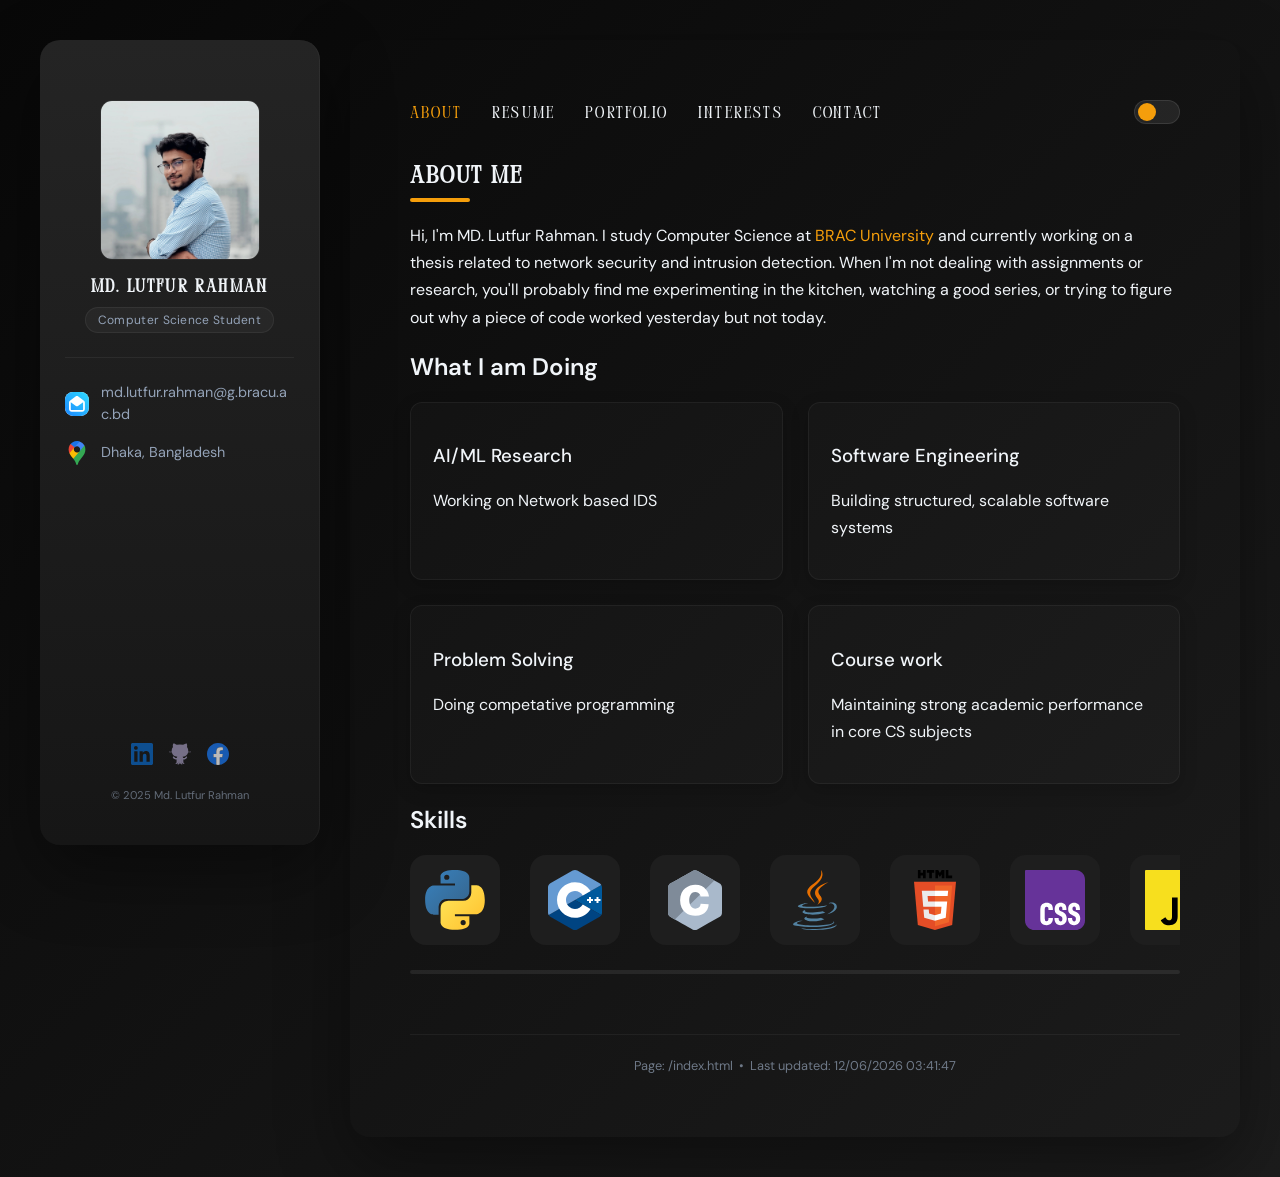
==== index.html @ 5f1f43f9 "Initial commit: CSE391 Assignment 1 - Personal Portfolio" ====
<!doctype html>
<html lang="en">
  <head>
    <meta charset="UTF-8" />
    <meta name="viewport" content="width=device-width, initial-scale=1.0" />
    <title>MD. LUTFUR RAHMAN</title>
    <link rel="preconnect" href="https://fonts.googleapis.com" />
    <link rel="preconnect" href="https://fonts.gstatic.com" crossorigin />
    <link
      href="https://fonts.googleapis.com/css2?family=DM+Sans:wght@300;400;500;700&display=swap"
      rel="stylesheet"
    />
    <link rel="stylesheet" href="styles.css" />
  </head>
  <body>
    <div class="wrapper">
      <!-- left sidebar -->
      <aside class="sidebar">
        <img
          class="sidebar-photo"
          src="images/sayem2.jpeg"
          alt="A photo of MD. Lutfur Rahman"
        />

        <h1>MD. LUTFUR RAHMAN</h1>

        <span class="sidebar-role">Computer Science Student</span>

        <hr class="sidebar-divider" />

        <ul class="sidebar-info">
          <li>
            <img src="images/svgs/twake-mail.svg" alt="Email" />
            <span>md.lutfur.rahman@g.bracu.ac.bd</span>
          </li>
          <li>
            <img src="images/svgs/google-maps.svg" alt="Location" />
            <span>Dhaka, Bangladesh</span>
          </li>
        </ul>

        <ul class="sidebar-socials">
          <li>
            <a
              href="https://www.linkedin.com/in/lutfur-rahman-sayem/"
              target="_blank"
              rel="noopener"
              aria-label="LinkedIn"
            >
              <img src="images/svgs/linkedin.svg" alt="LinkedIn" />
            </a>
          </li>
          <li>
            <a
              href="https://github.com/Lut4Sayem"
              target="_blank"
              rel="noopener"
              aria-label="GitHub"
            >
              <img src="images/svgs/refined-github.svg" alt="GitHub" />
            </a>
          </li>
          <li>
            <a
              href="https://www.facebook.com/sayem.theWeiredGuy"
              target="_blank"
              rel="noopener"
              aria-label="Facebook"
            >
              <img src="images/svgs/facebook.svg" alt="Facebook" />
            </a>
          </li>
        </ul>

        <div class="sidebar-footer">
          <p>© 2025 Md. Lutfur Rahman</p>
        </div>
      </aside>

      <!-- Right content area -->
      <div class="content-area">
        <nav>
          <ul>
            <li><a href="index.html" class="active">About</a></li>
            <li><a href="resume.html">Resume</a></li>
            <li><a href="portfolio.html">Portfolio</a></li>
            <li><a href="interests.html">Interests</a></li>
            <li><a href="contact.html">Contact</a></li>
          </ul>

          <label class="theme-switch">
            <input type="checkbox" id="theme-toggle" />
            <span class="slider"></span>
          </label>
        </nav>
        <main>
          <section id="about" class="about">
            <h2>About me</h2>
            <p>
              Hi, I'm MD. Lutfur Rahman. I study Computer Science at
              <a href="https://www.bracu.ac.bd/">BRAC University</a> and
              currently working on a thesis related to network security and
              intrusion detection. When I'm not dealing with assignments or
              research, you'll probably find me experimenting in the kitchen,
              watching a good series, or trying to figure out why a piece of
              code worked yesterday but not today.
            </p>
          </section>
          <section id="work" class="work">
            <h2>What I am Doing</h2>
            <div class="work-grid">
              <div class="work-card">
                <h3>AI/ML Research</h3>
                <p>Working on Network based IDS</p>
              </div>
              <div class="work-card">
                <h3>Software Engineering</h3>
                <p>Building structured, scalable software systems</p>
              </div>
              <div class="work-card">
                <h3>Problem Solving</h3>
                <p>Doing competative programming</p>
              </div>
              <div class="work-card">
                <h3>Course work</h3>
                <p>
                  Maintaining strong academic performance in core CS subjects
                </p>
              </div>
            </div>
          </section>
          <section id="skills" class="skills-section">
            <h2>Skills</h2>
            <div class="skills-scroll-wrapper">
              <div class="skills-track">
                <img src="images/svgs/python.svg" alt="Python" />
                <img src="images/svgs/cpp.svg" alt="C++" />
                <img src="images/svgs/c.svg" alt="C" />
                <img src="images/svgs/java.svg" alt="Java" />
                <img src="images/svgs/html.svg" alt="HTML5" />
                <img src="images/svgs/css.svg" alt="CSS3" />
                <img src="images/svgs/javascript.svg" alt="JavaScript" />
                <img src="images/svgs/react.svg" alt="React" />
                <img src="images/svgs/vitejs.svg" alt="Vite" />
                <img src="images/svgs/nodejs.svg" alt="Node.js" />
                <img
                  src="images/svgs/expressjs-wordmark.svg"
                  alt="Express.js"
                />
                <img src="images/svgs/php.svg" alt="PHP" />
                <img src="images/svgs/mysql-wordmark.svg" alt="MySQL" />
                <img src="images/svgs/mongodb.svg" alt="MongoDB" />
                <img src="images/svgs/numpy.svg" alt="NumPy" />
                <img src="images/svgs/pandas.svg" alt="Pandas" />
                <img src="images/svgs/scikit-learn.svg" alt="Scikit-Learn" />
                <img src="images/svgs/tensorflow.svg" alt="TensorFlow" />
                <img src="images/svgs/git-scm-wordmark.svg" alt="Git" />
                <img src="images/svgs/refined-github.svg" alt="GitHub" />
              </div>
            </div>

            <div class="scroll-indicator">
              <div class="scroll-progress"></div>
            </div>
          </section>
        </main>
        <footer class="content-footer">
          <p>
            Page: <span id="page-location"></span> &nbsp;•&nbsp; Last updated:
            <span id="last-modified"></span>
          </p>
        </footer>
      </div>
    </div>
    <script>
      const scrollWrapper = document.querySelector(".skills-scroll-wrapper");
      const progressBar = document.querySelector(".scroll-progress");

      scrollWrapper.addEventListener("scroll", () => {
        const scrollLeft = scrollWrapper.scrollLeft;
        const scrollWidth =
          scrollWrapper.scrollWidth - scrollWrapper.clientWidth;

        const scrollPercentage = (scrollLeft / scrollWidth) * 100;

        progressBar.style.width = scrollPercentage + "%";
      });
      document.getElementById("page-location").textContent =
        window.location.pathname;
      document.getElementById("last-modified").textContent =
        document.lastModified;

      const toggle = document.getElementById("theme-toggle");

      if (localStorage.getItem("theme") === "light") {
        document.body.classList.add("light-mode");
        toggle.checked = true;
      }

      toggle.addEventListener("change", () => {
        document.body.classList.toggle("light-mode");
        localStorage.setItem("theme", toggle.checked ? "light" : "dark");
      });
    </script>
  </body>
</html>
---- styles.css ----
@font-face {
    font-family: 'Perandory';
    src: url('fonts/PERANDORY/Perandory-Regular.otf') format('opentype');
    font-weight: normal;
    font-style: normal;
    font-stretch: normal;
}

@font-face {
    font-family: 'Perandory';
    src: url('fonts/PERANDORY/Perandory-Semi-Condensed.otf') format('opentype');
    font-weight: normal;
    font-style: normal;
    font-stretch: semi-condensed;
}

@font-face {
    font-family: 'Perandory';
    src: url('fonts/PERANDORY/Perandory-Condensed.otf') format('opentype');
    font-weight: normal;
    font-style: normal;
    font-stretch: condensed;
}

:root {
    --bg-main: #121212;       
    --bg-surface: #1e1e1e;    
    --bg-card: #242424;       

    --text-primary: #f1f5f9;   
    --text-secondary: #94a3b8; 

    --accent: #f59e0b;        
}

*,
*::before,
*::after {
    box-sizing: border-box;
}

body {
    margin: 0;
    padding: 0;
    background: linear-gradient(
        135deg,
        #080808 0%,    
        #121212 50%,   
        #1c1c1c 100%
    );
    color: var(--text-primary);
    font-family: 'DM Sans', sans-serif;
}

h1 {
    font-weight: 700;
    letter-spacing: 0.5px;
}

h2 {
    font-weight: 600;
}

h3 {
    font-weight: 500;
}

p {
    font-weight: 400;
    line-height: 1.7;
}


.wrapper {
    display: flex;
    align-items: flex-start;
    min-height: 100vh;
    padding: 40px;
    gap: 30px;
}

/* Sidebar */
.sidebar {
    border-right: 1px solid rgba(255, 255, 255, 0.05);
    width: 280px;
    position: sticky;
    top: 40px;
    min-height: calc(100vh - 95px);
    background: linear-gradient(
        180deg,
        #242424 0%,
        #161616 100%
    );
    color: var(--text-primary);
    padding: 60px 25px 40px;
    display: flex;
    flex-direction: column;
    align-items: center;
}

.sidebar-photo {
    width: 160px;
    height: 160px;
    object-fit: cover;
    border-radius: 12px;
    margin: 0 auto 18px auto;
    border: 1px solid rgba(255, 255, 255, 0.05);
}

.sidebar h1 {
    font-size: 1.1rem;
    margin: 0 0 10px;
    text-align: center;
    letter-spacing: 0.5px;
    white-space: nowrap;
}

.sidebar-role {
    display: inline-block;
    font-size: 0.75rem;
    padding: 4px 12px;
    border-radius: 20px;
    background-color: rgba(255, 255, 255, 0.04);
    border: 1px solid rgba(255, 255, 255, 0.06);
    color: var(--text-secondary);
    letter-spacing: 0.3px;
}

.sidebar-divider {
    width: 100%;
    border: none;
    border-top: 1px solid rgba(255, 255, 255, 0.06);
    margin: 24px 0;
}

.sidebar-info {
    list-style: none;
    padding: 0;
    margin: 0;
    width: 100%;
    display: flex;
    flex-direction: column;
    gap: 16px;
}

.sidebar-info li {
    display: flex;
    align-items: center;
    gap: 12px;
    font-size: 0.9rem;
    color: var(--text-secondary);
    word-break: break-word;
    line-height: 1.5;
}

.sidebar-info li img {
    width: 24px;
    height: 24px;
    flex-shrink: 0;
}

.sidebar-socials {
    list-style: none;
    padding: 0;
    margin: auto 0 0;
    display: flex;
    gap: 16px;
}

.sidebar-socials li a {
    display: inline-flex;
    align-items: center;
    justify-content: center;
    opacity: 0.7;
    transition: opacity 0.2s ease, transform 0.2s ease;
}

.sidebar-socials li a:hover {
    opacity: 1;
    transform: translateY(-2px);
}

.sidebar-socials li a img {
    width: 22px;
    height: 22px;
}

.sidebar-footer {
    padding-top: 16px;
    text-align: center;
}

.sidebar-footer p {
    font-size: 0.7rem;
    color: var(--text-secondary);
    opacity: 0.6;
    margin: 0;
}

.sidebar,
.content-area {
    border-radius: 20px;
    box-shadow: 0 25px 70px rgba(0, 0, 0, 0.4);
}

.content-area {
    min-width: 0;
    flex: 1;
    padding: 60px;
    background-color: transparent;
}

.content-area nav ul {
    list-style: none;
    display: flex;
    gap: 30px;
    padding: 0;
    margin: 0;
}

.content-area nav ul li a {
    text-decoration: none;
    font-weight: 500;
    color: var(--text-primary);
    position: relative;
}

.content-area nav ul li a.active {
    color: var(--accent);
}

.content-area nav ul li a::after {
    content: "";
    position: absolute;
    left: 0;
    bottom: -4px;
    width: 0;
    height: 2px;
    background-color: var(--accent);
    transition: width 0.3s ease;
}

.content-area nav ul li a:hover::after {
    width: 100%;
}

.work-grid {
    display: grid;
    grid-template-columns: repeat(2, 1fr);
    gap: 25px;
}

.work-card {
    background-color: rgba(255, 255, 255, 0.02);
    border: 1px solid rgba(255, 255, 255, 0.05);
    border-radius: 12px;
    padding: 22px;
    box-shadow: 0 6px 18px rgba(0, 0, 0, 0.18);
    transition: transform 0.2s ease, box-shadow 0.2s ease;
}

.work-card:hover {
    transform: translateY(-4px);
    box-shadow: 0 10px 24px rgba(0, 0, 0, 0.3);
    border-color: rgba(245, 158, 11, 0.3); 
}

a {
    color: var(--accent);
    text-decoration: none;
}

a:hover {
    text-decoration: underline;
}

.about h2 {
    position: relative;
    margin-bottom: 20px;
}

.about h2::after {
    content: "";
    width: 60px;
    height: 4px;
    background-color: var(--accent);
    display: block;
    margin-top: 8px;
    border-radius: 2px;
}

.skills-scroll-wrapper {
    max-width: 100%;
    overflow-x: auto;
    overflow-y: hidden;
    padding-bottom: 10px;
    scrollbar-width: none;
    scroll-behavior: smooth;
    cursor: grab;
    
}

.skills-scroll-wrapper::-webkit-scrollbar {
    display: none; /* Chrome, Safari */
}

.skills-scroll-wrapper:active {
    cursor: grabbing;
}

.skills-track {
    display: flex;
    gap: 30px;
    width: max-content;
}

.skills-track img {
    width: 90px;
    height: 90px;
    object-fit: contain;
    background-color: #1e1e1e;
    padding: 15px;
    border-radius: 16px;
    flex-shrink: 0;
    transition: transform 0.2s ease;
}

.skills-track img:hover {
    transform: translateY(-5px);
}

.scroll-indicator {
    height: 4px;
    background-color: rgba(255, 255, 255, 0.08);
    border-radius: 4px;
    margin-top: 15px;
    position: relative;
    overflow: hidden;
}

.scroll-progress {
    height: 100%;
    width: 0%;
    background-color: var(--accent);
    border-radius: 4px;
    transition: width 0.1s linear;
}


main > h2 {
    margin: 0 0 36px;
    position: relative;
}

main > h2::after {
    content: "";
    width: 60px;
    height: 4px;
    background-color: var(--accent);
    display: block;
    margin-top: 8px;
    border-radius: 2px;
}

.resume-section {
    margin-bottom: 56px;
}
.resume-section:last-child {
    margin-bottom: 0;
}

.resume-section h3 {
    margin: 0 0 22px;
    font-size: 1.2rem;
    color: var(--text-primary);
}

.timeline {
    list-style: none;
    margin: 0;
    padding: 0;
}

.timeline-entry {
    position: relative;
    padding-left: 36px;
    padding-bottom: 30px;
}

.timeline-entry:last-child {
    padding-bottom: 0;
}

.timeline-entry::before {
    content: "";
    position: absolute;
    top: 8px;
    left: 0;
    width: 14px;
    height: 14px;
    border-radius: 50%;
    background-color: var(--bg-surface);
    border: 3px solid var(--accent);
    box-sizing: border-box;
}

.timeline-entry::after {
    content: "";
    position: absolute;
    top: 22px;
    bottom: 0;
    left: 6px;
    width: 2px;
    background-color: rgba(245, 158, 11, 0.35);
}

.timeline-entry:last-child::after {
    display: none;
}

.timeline-content {
    background-color: rgba(255, 255, 255, 0.02);
    padding: 18px 20px;
    border-radius: 12px;
    border: 1px solid rgba(255, 255, 255, 0.05);
    box-shadow: 0 6px 18px rgba(0, 0, 0, 0.18);
}

.timeline-year {
    display: inline-block;
    margin-bottom: 10px;
    color: var(--accent);
    font-weight: 700;
    letter-spacing: 0.4px;
}

.timeline-institution {
    margin: 0 0 8px;
    font-size: 1.05rem;
    color: var(--text-primary);
}

.timeline-degree {
    margin: 0;
    color: var(--text-secondary);
}

/* Certifications */
.cert-list {
    list-style: none;
    margin: 0;
    padding: 0;
    display: flex;
    gap: 20px;
}

.cert-item {
    flex: 1;
    height: 220px;
    perspective: 800px;
}

.cert-card-inner {
    width: 100%;
    height: 100%;
    position: relative;
    transition: transform 0.6s ease;
    transform-style: preserve-3d;
}

.cert-item:hover .cert-card-inner {
    transform: rotateY(180deg);
}

.cert-card-front,
.cert-card-back {
    position: absolute;
    top: 0;
    left: 0;
    width: 100%;
    height: 100%;
    border-radius: 12px;
    backface-visibility: hidden;
}

.cert-card-front {
    background-color: rgba(255, 255, 255, 0.02);
    border: 1px solid rgba(255, 255, 255, 0.05);
    box-shadow: 0 6px 18px rgba(0, 0, 0, 0.18);
    display: flex;
    flex-direction: column;
    align-items: center;
    justify-content: center;
    text-align: center;
    padding: 20px;
}

.cert-card-front h4 {
    margin: 0 0 8px;
    font-size: 1rem;
    color: var(--text-primary);
}

.cert-card-front p {
    margin: 0 0 12px;
    color: var(--text-secondary);
    font-size: 0.85rem;
}

.cert-hint {
    font-size: 0.75rem;
    color: var(--accent);
    opacity: 0.6;
}

.cert-card-back {
    background-color: var(--bg-card);
    border: 1px solid rgba(255, 255, 255, 0.05);
    transform: rotateY(180deg);
    overflow: hidden;
}

.cert-card-back img {
    width: 100%;
    height: 100%;
    object-fit: cover;
    border-radius: 12px;
}

/* Sub Navigation */
.sub-nav ul {
    list-style: none;
    display: flex;
    gap: 24px;
    padding: 0;
    margin: 0 0 36px;
}

.sub-nav ul li a {
    text-decoration: none;
    font-weight: 500;
    color: var(--text-secondary);
    font-size: 0.95rem;
    transition: color 0.2s ease;
}

.sub-nav ul li a.active {
    color: var(--accent);
}

.sub-nav ul li a:hover {
    color: var(--text-primary);
}

/* Project Grid */
.project-grid {
    display: grid;
    grid-template-columns: repeat(2, 1fr);
    gap: 24px;
    margin-bottom: 48px;
}

/* Project Cards */
.project-card {
    background-color: rgba(255, 255, 255, 0.02);
    border: 1px solid rgba(255, 255, 255, 0.05);
    border-radius: 14px;
    padding: 24px;
    box-shadow: 0 6px 18px rgba(0, 0, 0, 0.18);
    display: flex;
    flex-direction: column;
    gap: 12px;
}

.project-card h4 {
    margin: 0;
    font-size: 1.05rem;
    color: var(--text-primary);
}

.project-card p {
    margin: 0;
    color: var(--text-secondary);
    font-size: 0.9rem;
    line-height: 1.6;
}

.project-card a {
    color: var(--accent);
    font-size: 0.85rem;
    font-weight: 500;
    text-decoration: none;
    margin-top: auto;
}

.project-card a:hover {
    text-decoration: underline;
}

/* Project Tags */
.project-tags {
    display: flex;
    flex-wrap: wrap;
    gap: 8px;
}

.project-tags span {
    font-size: 0.75rem;
    padding: 4px 10px;
    border-radius: 20px;
    background-color: rgba(245, 158, 11, 0.12);
    color: var(--accent);
    font-weight: 500;
    letter-spacing: 0.3px;
}

/* Project Status Badge */
.project-status {
    font-size: 0.7rem;
    padding: 2px 8px;
    border-radius: 12px;
    background-color: rgba(245, 158, 11, 0.15);
    color: var(--accent);
    font-weight: 500;
    margin-left: 8px;
    vertical-align: middle;
}

/* Research Cards */
.research-list {
    display: flex;
    flex-direction: column;
    gap: 20px;
}

.research-card {
    background-color: rgba(255, 255, 255, 0.02);
    border: 1px solid rgba(255, 255, 255, 0.05);
    border-radius: 14px;
    padding: 24px;
    box-shadow: 0 6px 18px rgba(0, 0, 0, 0.18);
}

.research-card h4 {
    margin: 0 0 10px;
    font-size: 1rem;
    color: var(--text-primary);
    line-height: 1.5;
}

.research-card p {
    margin: 0 0 14px;
    color: var(--text-secondary);
    font-size: 0.9rem;
    line-height: 1.6;
}

/* Research Status Badges */
.research-status {
    display: inline-block;
    font-size: 0.75rem;
    padding: 4px 12px;
    border-radius: 20px;
    font-weight: 500;
}

.research-status.completed {
    background-color: rgba(34, 197, 94, 0.12);
    color: #22c55e;
}

.research-status.in-progress {
    background-color: rgba(245, 158, 11, 0.12);
    color: var(--accent);
}

#projects h3,
#research h3 {
    margin: 0 0 22px;
    font-size: 1.2rem;
    color: var(--text-primary);
}

/* Interests Page */
.interests-quote {
    margin-bottom: 48px;
}

.interests-quote blockquote p {
    font-size: 1.1rem;
    color: var(--text-primary);
    line-height: 1.8;
    margin: 0 0 12px;
}

.interests-quote blockquote footer {
    font-size: 0.85rem;
    color: var(--text-secondary);
}

.interests-hobbies {
    margin-bottom: 48px;
}

.interests-hobbies h3 {
    margin: 0 0 22px;
    font-size: 1.2rem;
    color: var(--text-primary);
}

.hobby-grid {
    display: grid;
    grid-template-columns: repeat(3, 1fr);
    gap: 20px;
}

.hobby-card {
    background-color: rgba(255, 255, 255, 0.02);
    border: 1px solid rgba(255, 255, 255, 0.05);
    border-radius: 12px;
    padding: 22px;
    box-shadow: 0 6px 18px rgba(0, 0, 0, 0.18);
}

.hobby-card h4 {
    margin: 0 0 10px;
    color: var(--accent);
    font-size: 1rem;
}

.hobby-card p {
    margin: 0;
    color: var(--text-secondary);
    font-size: 0.9rem;
    line-height: 1.6;
}

.interests-list {
    margin-bottom: 48px;
}

.interests-list h3 {
    margin: 0 0 22px;
    font-size: 1.2rem;
    color: var(--text-primary);
}

.interests-list ol {
    padding-left: 22px;
    margin: 0;
}

.interests-list ol li {
    color: var(--text-secondary);
    font-size: 0.95rem;
    line-height: 2;
}

.interests-table {
    margin-bottom: 48px;
}

.interests-table table {
    width: 100%;
    border-collapse: collapse;
    font-size: 0.9rem;
}


.interests-table thead th {
    text-align: left;
    padding: 14px 16px;
    background-color: rgba(245, 158, 11, 0.1);
    color: var(--accent);
    font-weight: 600;
    border-bottom: 2px solid rgba(245, 158, 11, 0.3);
}

.interests-table thead th:first-child {
    border-right: 2px solid rgba(245, 158, 11, 0.3);
}

.interests-table tbody td {
    padding: 12px 16px;
    color: var(--text-secondary);
    border-bottom: 1px solid rgba(255, 255, 255, 0.05);
    vertical-align: top;
}

/* Striped rows applied only to non-first columns */
.interests-table tbody tr:nth-child(even) td:not(.cat-cell) {
    background-color: rgba(255, 255, 255, 0.02);
}


/* Category column styling */
.interests-table tbody td.cat-cell {
    color: var(--text-primary);
    font-weight: 600;
    border-right: 2px solid rgba(245, 158, 11, 0.2);
    background-color: transparent;
}

/* Per-cell hover instead of per-row */
.interests-table tbody td:hover {
    background-color: rgba(255, 255, 255, 0.05);
}

.interests-links h3 {
    margin: 0 0 22px;
    font-size: 1.2rem;
    color: var(--text-primary);
}

.links-category {
    margin-bottom: 24px;
}

.links-category:last-child {
    margin-bottom: 0;
}

.links-category h4 {
    margin: 0 0 10px;
    font-size: 0.95rem;
    color: var(--text-primary);
}

.links-category ul {
    list-style: none;
    padding: 0;
    margin: 0;
}

.links-category ul li {
    margin-bottom: 8px;
}

.links-category ul li a {
    color: var(--accent);
    font-size: 0.9rem;
    text-decoration: none;
}

.links-category ul li a:hover {
    text-decoration: underline;
}

main > section:last-child {
    margin-bottom: 0;
}

/* Contact Page */
.contact-map {
    margin-bottom: 48px;
}

.contact-map h3 {
    margin: 0 0 22px;
    font-size: 1.2rem;
    color: var(--text-primary);
}

.map-wrapper {
    border-radius: 12px;
    overflow: hidden;
    border: 1px solid rgba(255, 255, 255, 0.05);
    box-shadow: 0 6px 18px rgba(0, 0, 0, 0.25);
    filter: grayscale(20%) brightness(0.85);
    transition: filter 0.3s ease;
    height:420px;
    width: 100%;
}

.map-wrapper:hover {
    filter: grayscale(0%) brightness(1);
}


.map-wrapper iframe {
    width: 100%;
    height: 100%;
    border: 0;
    display: block;
}

.contact-form-section h3 {
    margin: 0 0 22px;
    font-size: 1.2rem;
    color: var(--text-primary);
}

.contact-form {
    display: grid;
    grid-template-columns: 1fr 1fr;
    gap: 20px;
    background-color: rgba(255, 255, 255, 0.02);
    border: 1px solid rgba(255, 255, 255, 0.05);
    border-radius: 14px;
    padding: 28px;
    box-shadow: 0 6px 18px rgba(0, 0, 0, 0.18);
}

.form-group.full-width {
    grid-column: 1 / -1;
}

.form-submit {
    grid-column: 1 / -1;
    justify-self: start;
}

.form-group {
    display: flex;
    flex-direction: column;
    gap: 8px;
}

.form-group label {
    font-size: 0.85rem;
    color: var(--text-secondary);
    font-weight: 500;
    letter-spacing: 0.3px;
}

.form-group input,
.form-group textarea {
    background-color: rgba(0, 0, 0, 0.25);
    border: 1px solid rgba(255, 255, 255, 0.08);
    border-radius: 8px;
    padding: 12px 14px;
    color: var(--text-primary);
    font-family: 'DM Sans', sans-serif;
    font-size: 0.95rem;
    transition: border-color 0.2s ease, background-color 0.2s ease;
}

.form-group input::placeholder,
.form-group textarea::placeholder {
    color: rgba(148, 163, 184, 0.5);
}

.form-group input:focus,
.form-group textarea:focus {
    outline: none;
    border-color: var(--accent);
    background-color: rgba(0, 0, 0, 0.35);
}

.form-group textarea {
    resize: vertical;
    min-height: 120px;
}

.form-submit {
    grid-column: 1 / -1;
    justify-self: start;
    background-color: transparent;
    color: var(--accent);
    border: 1px solid var(--accent);
    padding: 12px 28px;
    border-radius: 8px;
    font-family: 'DM Sans', sans-serif;
    font-size: 0.95rem;
    font-weight: 600;
    cursor: pointer;
    transition: all 0.2s ease;
}

.form-submit:hover {
    background-color: var(--accent);
    color: #000000;
    transform: translateY(-2px);
}

.form-submit:active {
    transform: translateY(0);
}

.content-footer {
    margin-top: 60px;
    padding-top: 20px;
    border-top: 1px solid rgba(255, 255, 255, 0.05);
    text-align: center;
}

.content-footer p {
    margin: 0;
    font-size: 0.8rem;
    color: var(--text-secondary);
    opacity: 0.7;
}

/* Perandory display font for hero headings */
.sidebar h1,
.about h2,
.content-area nav li a,
main > h2 {
    font-family: 'Perandory', 'DM Sans', sans-serif;
    letter-spacing: 2.2px;
}

.timeline-year,
.resume-section h3,
#projects h3,
#research h3 {
    font-family: 'Perandory', 'DM Sans', sans-serif;
    letter-spacing: 2px;
}

body.light-mode {
    --bg-surface: #ffffff;
    --bg-card: #f9fafb;

    --text-primary: #1f2937;
    --text-secondary: #6b7280;

    --accent: #d97706;
}

body.light-mode .sidebar {
    --text-primary: #f1f5f9;
    --text-secondary: #94a3b8;
}

body.light-mode .content-area {
    background-color:#e6e2dc;
}

body,
.sidebar,
.content-area,
nav {
    transition:
        background-color 0.3s ease,
        color 0.3s ease,
        border-color 0.3s ease;
}

.theme-switch {
    position: relative;
    width: 46px;
    height: 24px;
    flex-shrink: 0;
}

.theme-switch input {
    opacity: 0;
    width: 0;
    height: 0;
}

.slider {
    position: absolute;
    inset: 0;
    background-color: rgba(255,255,255,0.08);
    border: 1px solid rgba(255,255,255,0.1);
    border-radius: 50px;
    cursor: pointer;
    transition: background-color 0.3s ease;
}

.slider::before {
    content: "";
    position: absolute;
    height: 18px;
    width: 18px;
    left: 3px;
    top: 2px;
    background-color: var(--accent);
    border-radius: 50%;
    transition: transform 0.3s ease;
}

.theme-switch input:checked + .slider::before {
    transform: translateX(22px);
}

body.light-mode .slider {
    background-color: rgba(0, 0, 0, 0.08);
    border: 1px solid rgba(0, 0, 0, 0.15);
}
.content-area nav {
    display: flex;
    justify-content: space-between;
    align-items: center;
    margin-bottom: 40px;
}
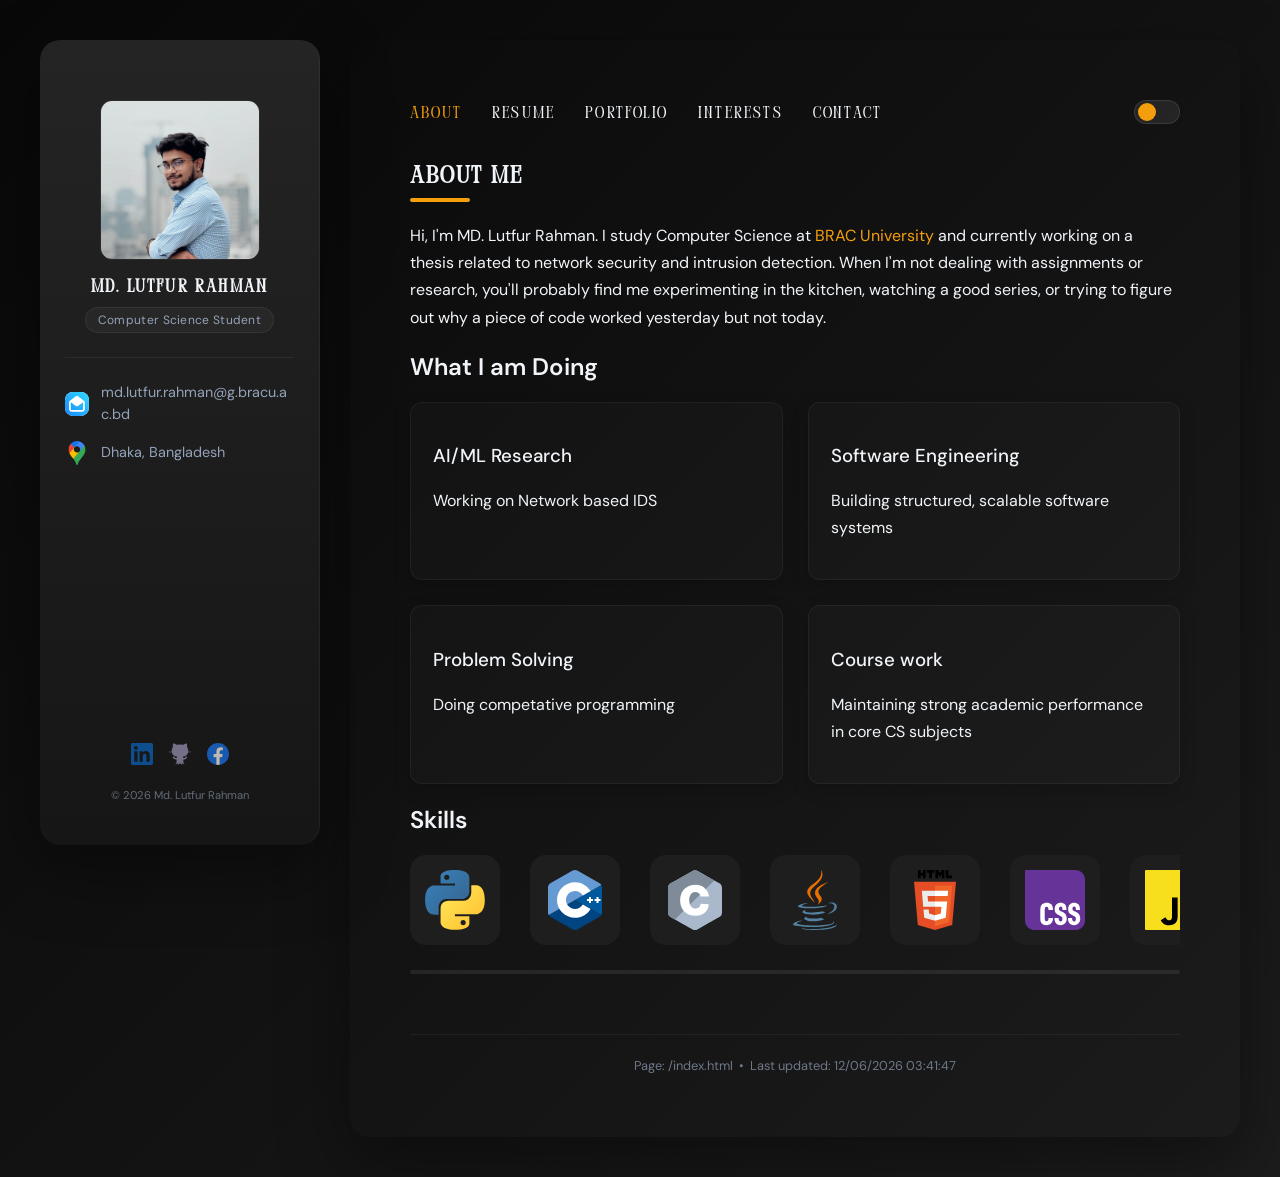
==== commit 7b0e60a1: "modified:   contact.html new file:   docs/AI_Declaration.md deleted:    docs/AI_Usage_Declaration.md" ====
--- a/index.html
+++ b/index.html
@@ -73,7 +73,7 @@
         </ul>
 
         <div class="sidebar-footer">
-          <p>© 2025 Md. Lutfur Rahman</p>
+          <p>© 2026 Md. Lutfur Rahman</p>
         </div>
       </aside>
 
@@ -155,7 +155,10 @@
                 <img src="images/svgs/scikit-learn.svg" alt="Scikit-Learn" />
                 <img src="images/svgs/tensorflow.svg" alt="TensorFlow" />
                 <img src="images/svgs/git-scm-wordmark.svg" alt="Git" />
-                <img src="images/svgs/refined-github.svg" alt="GitHub" />
+                <img
+                  src="https://upload.wikimedia.org/wikipedia/commons/9/91/Octicons-mark-github.svg"
+                  alt="GitHub Logo"
+                />
               </div>
             </div>
 
@@ -180,7 +183,6 @@
         const scrollLeft = scrollWrapper.scrollLeft;
         const scrollWidth =
           scrollWrapper.scrollWidth - scrollWrapper.clientWidth;
-
         const scrollPercentage = (scrollLeft / scrollWidth) * 100;
 
         progressBar.style.width = scrollPercentage + "%";
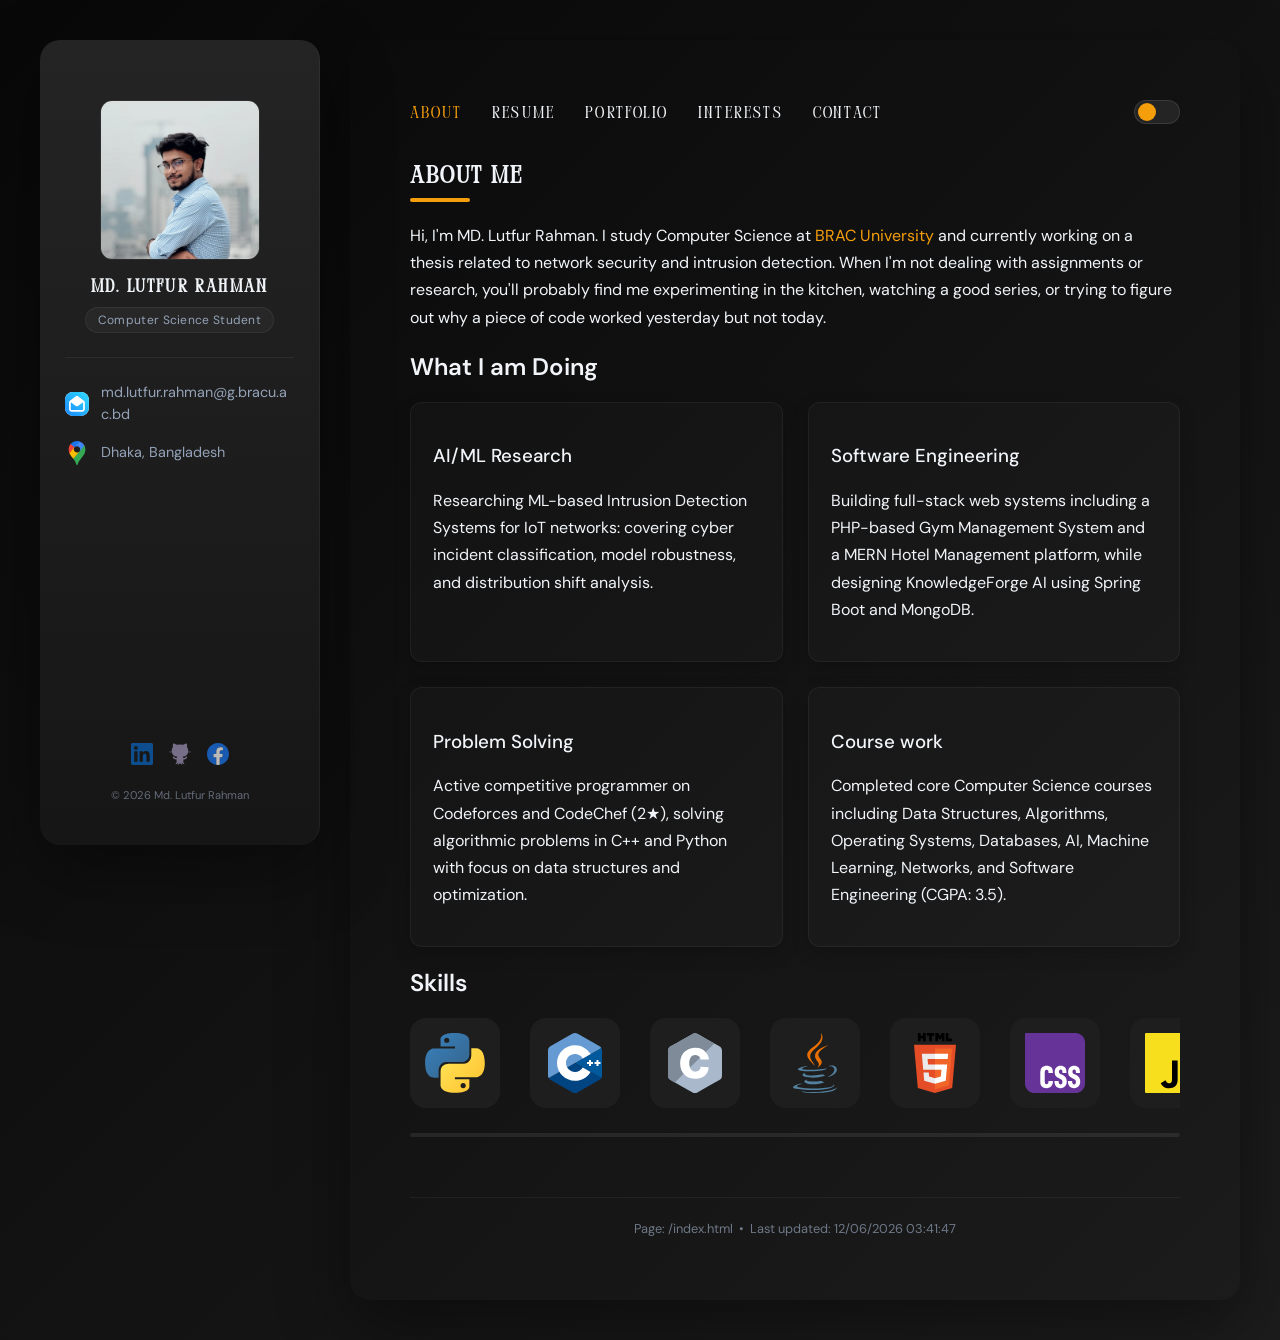
==== commit bbfed8e0: "modified:   index.html" ====
--- a/index.html
+++ b/index.html
@@ -111,20 +111,35 @@
             <div class="work-grid">
               <div class="work-card">
                 <h3>AI/ML Research</h3>
-                <p>Working on Network based IDS</p>
+                <p>
+                  Researching ML-based Intrusion Detection Systems for IoT
+                  networks: covering cyber incident classification, model
+                  robustness, and distribution shift analysis.
+                </p>
               </div>
               <div class="work-card">
                 <h3>Software Engineering</h3>
-                <p>Building structured, scalable software systems</p>
+                <p>
+                  Building full-stack web systems including a PHP-based Gym
+                  Management System and a MERN Hotel Management platform, while
+                  designing KnowledgeForge AI using Spring Boot and MongoDB.
+                </p>
               </div>
               <div class="work-card">
                 <h3>Problem Solving</h3>
-                <p>Doing competative programming</p>
+                <p>
+                  Active competitive programmer on Codeforces and CodeChef (2★),
+                  solving algorithmic problems in C++ and Python with focus on
+                  data structures and optimization.
+                </p>
               </div>
               <div class="work-card">
                 <h3>Course work</h3>
                 <p>
-                  Maintaining strong academic performance in core CS subjects
+                  Completed core Computer Science courses including Data
+                  Structures, Algorithms, Operating Systems, Databases, AI,
+                  Machine Learning, Networks, and Software Engineering (CGPA:
+                  3.5).
                 </p>
               </div>
             </div>
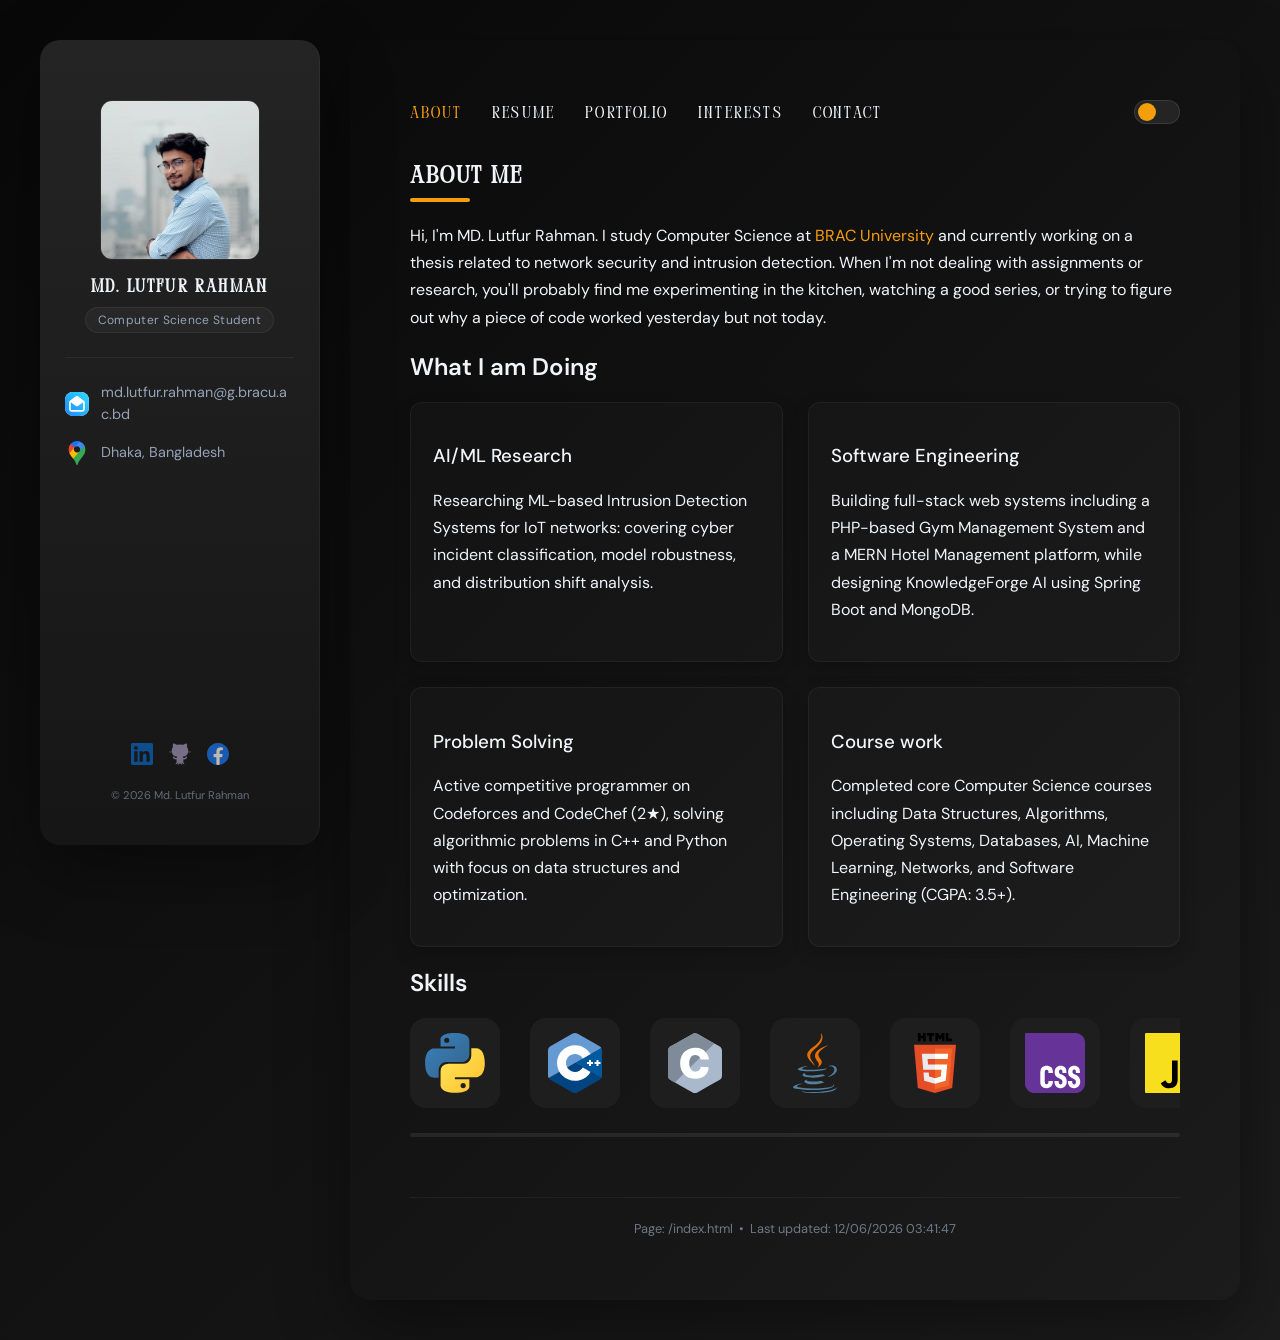
==== commit 915d7c3a: "modified:   index.html" ====
--- a/index.html
+++ b/index.html
@@ -139,7 +139,7 @@
                   Completed core Computer Science courses including Data
                   Structures, Algorithms, Operating Systems, Databases, AI,
                   Machine Learning, Networks, and Software Engineering (CGPA:
-                  3.5).
+                  3.5+).
                 </p>
               </div>
             </div>
